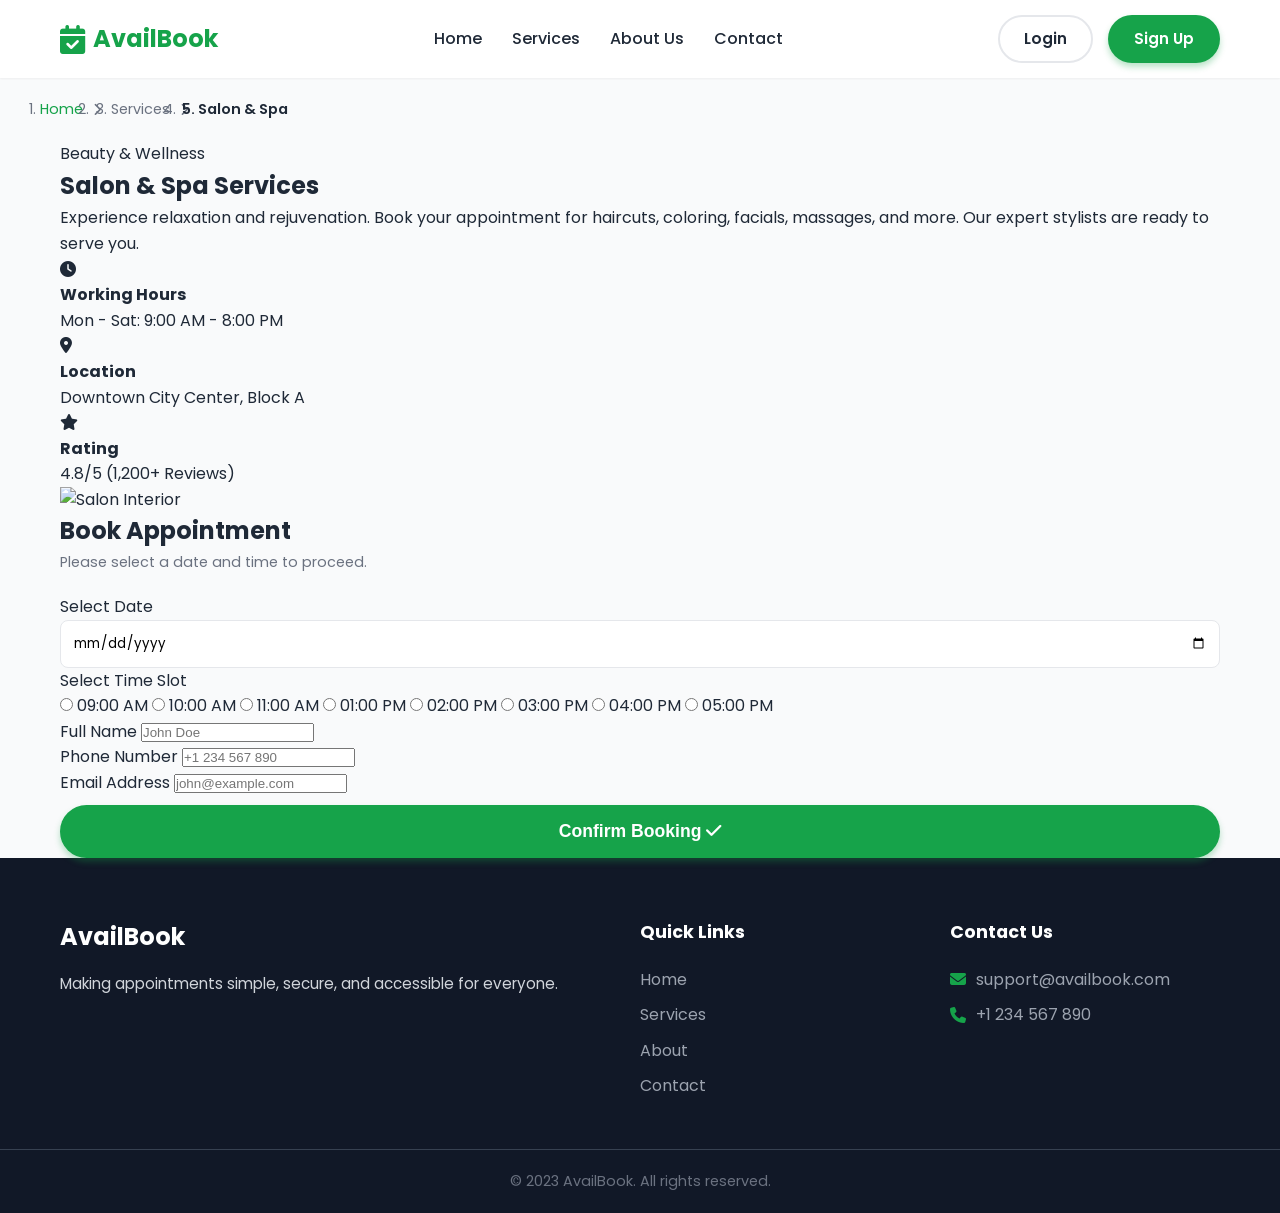
==== booking.html @ 26867f5e "Create booking.html" ====
<!DOCTYPE html>
<html lang="en">
<head>
    <meta charset="UTF-8">
    <meta name="viewport" content="width=device-width, initial-scale=1.0">
    <title>Book Appointment - AvailBook</title>
    
    <!-- Link to CSS -->
    <link rel="stylesheet" href="css/style.css">
    
    <!-- Link to FontAwesome -->
    <link rel="stylesheet" href="https://cdnjs.cloudflare.com/ajax/libs/font-awesome/6.4.0/css/all.min.css">
    
    <!-- Google Fonts -->
    <link href="https://fonts.googleapis.com/css2?family=Poppins:wght@300;400;600;700&display=swap" rel="stylesheet">
    
    <!-- Specific styles for this page (Optional, but good for date picker customization) -->
    <style>
        /* Quick override for date input styling to match theme */
        input[type="date"] {
            width: 100%;
            padding: 12px;
            border: 1px solid #e5e7eb;
            border-radius: 8px;
            font-family: 'Poppins', sans-serif;
            outline: none;
            transition: border-color 0.3s;
        }
        input[type="date"]:focus {
            border-color: #16a34a;
        }
    </style>
</head>
<body>

    <!-- ================= NAVBAR ================= -->
    <header class="navbar">
        <div class="container nav-container">
            <a href="index.html" class="logo">
                <i class="fa-solid fa-calendar-check"></i> AvailBook
            </a>

            <nav class="nav-links">
                <ul>
                    <li><a href="index.html">Home</a></li>
                    <li><a href="index.html#services">Services</a></li>
                    <li><a href="#">About Us</a></li>
                    <li><a href="#">Contact</a></li>
                </ul>
            </nav>

            <div class="nav-actions">
                <a href="#" class="btn btn-outline">Login</a>
                <a href="#" class="btn btn-primary">Sign Up</a>
            </div>

            <div class="mobile-menu-btn">
                <i class="fa-solid fa-bars"></i>
            </div>
        </div>
    </header>

    <!-- ================= BREADCRUMB ================= -->
    <div class="container" style="padding: 20px 0;">
        <nav aria-label="breadcrumb">
            <ol style="display: flex; gap: 10px; font-size: 0.9rem; color: #6b7280;">
                <li><a href="index.html" style="color: #16a34a;">Home</a></li>
                <li><i class="fa-solid fa-chevron-right" style="font-size: 0.8rem;"></i></li>
                <li><a href="index.html#services" style="color: #6b7280;">Services</a></li>
                <li><i class="fa-solid fa-chevron-right" style="font-size: 0.8rem;"></i></li>
                <li style="color: #1f2937; font-weight: 600;">Salon & Spa</li>
            </ol>
        </nav>
    </div>

    <!-- ================= BOOKING SECTION ================= -->
    <section class="booking-section">
        <div class="container">
            <div class="booking-layout">
                
                <!-- Left Column: Service Details -->
                <div class="booking-details">
                    <div class="service-header">
                        <span class="category-tag">Beauty & Wellness</span>
                        <h1>Salon & Spa Services</h1>
                        <p class="description">
                            Experience relaxation and rejuvenation. Book your appointment for haircuts, coloring, facials, massages, and more. 
                            Our expert stylists are ready to serve you.
                        </p>
                    </div>

                    <div class="service-info-grid">
                        <div class="info-item">
                            <i class="fa-solid fa-clock"></i>
                            <div>
                                <strong>Working Hours</strong>
                                <p>Mon - Sat: 9:00 AM - 8:00 PM</p>
                            </div>
                        </div>
                        <div class="info-item">
                            <i class="fa-solid fa-location-dot"></i>
                            <div>
                                <strong>Location</strong>
                                <p>Downtown City Center, Block A</p>
                            </div>
                        </div>
                        <div class="info-item">
                            <i class="fa-solid fa-star"></i>
                            <div>
                                <strong>Rating</strong>
                                <p>4.8/5 (1,200+ Reviews)</p>
                            </div>
                        </div>
                    </div>

                    <!-- Service Image Placeholder -->
                    <div class="service-image-container">
                        <img src="https://via.placeholder.com/800x400?text=Salon+Interior" alt="Salon Interior">
                    </div>
                </div>

                <!-- Right Column: Booking Form -->
                <div class="booking-form-container">
                    <div class="form-card">
                        <h2>Book Appointment</h2>
                        <p style="margin-bottom: 20px; color: #6b7280; font-size: 0.9rem;">Please select a date and time to proceed.</p>
                        
                        <form action="#" method="POST">
                            
                            <!-- Date Picker -->
                            <div class="form-group">
                                <label for="booking-date">Select Date</label>
                                <input type="date" id="booking-date" name="date" required>
                            </div>

                            <!-- Time Slots -->
                            <div class="form-group">
                                <label>Select Time Slot</label>
                                <div class="time-slots-grid">
                                    <label class="time-slot">
                                        <input type="radio" name="time" value="09:00 AM">
                                        <span>09:00 AM</span>
                                    </label>
                                    <label class="time-slot">
                                        <input type="radio" name="time" value="10:00 AM">
                                        <span>10:00 AM</span>
                                    </label>
                                    <label class="time-slot">
                                        <input type="radio" name="time" value="11:00 AM">
                                        <span>11:00 AM</span>
                                    </label>
                                    <label class="time-slot">
                                        <input type="radio" name="time" value="01:00 PM">
                                        <span>01:00 PM</span>
                                    </label>
                                    <label class="time-slot">
                                        <input type="radio" name="time" value="02:00 PM">
                                        <span>02:00 PM</span>
                                    </label>
                                    <label class="time-slot">
                                        <input type="radio" name="time" value="03:00 PM">
                                        <span>03:00 PM</span>
                                    </label>
                                    <label class="time-slot">
                                        <input type="radio" name="time" value="04:00 PM">
                                        <span>04:00 PM</span>
                                    </label>
                                    <label class="time-slot">
                                        <input type="radio" name="time" value="05:00 PM">
                                        <span>05:00 PM</span>
                                    </label>
                                </div>
                            </div>

                            <!-- User Details -->
                            <div class="form-group">
                                <label for="name">Full Name</label>
                                <input type="text" id="name" placeholder="John Doe" required>
                            </div>

                            <div class="form-group">
                                <label for="phone">Phone Number</label>
                                <input type="tel" id="phone" placeholder="+1 234 567 890" required>
                            </div>

                            <div class="form-group">
                                <label for="email">Email Address</label>
                                <input type="email" id="email" placeholder="john@example.com" required>
                            </div>

                            <button type="submit" class="btn btn-primary btn-lg" style="width: 100%; margin-top: 10px;">
                                Confirm Booking <i class="fa-solid fa-check"></i>
                            </button>
                        </form>
                    </div>
                </div>

            </div>
        </div>
    </section>

    <!-- ================= FOOTER ================= -->
    <footer class="footer">
        <div class="container footer-content">
            <div class="footer-brand">
                <h3>AvailBook</h3>
                <p>Making appointments simple, secure, and accessible for everyone.</p>
            </div>
            
            <div class="footer-links">
                <h4>Quick Links</h4>
                <ul>
                    <li><a href="index.html">Home</a></li>
                    <li><a href="index.html#services">Services</a></li>
                    <li><a href="#">About</a></li>
                    <li><a href="#">Contact</a></li>
                </ul>
            </div>

            <div class="footer-contact">
                <h4>Contact Us</h4>
                <p><i class="fa-solid fa-envelope"></i> support@availbook.com</p>
                <p><i class="fa-solid fa-phone"></i> +1 234 567 890</p>
            </div>
        </div>
        <div class="footer-bottom">
            <p>&copy; 2023 AvailBook. All rights reserved.</p>
        </div>
    </footer>

    <!-- Link to JS -->
    <script src="js/script.js"></script>
</body>
</html>
---- css/style.css ----
/* ==================== 
   1. CSS VARIABLES & RESET 
   ==================== */
:root {
    /* eSewa Inspired Green Theme */
    --primary-color: #16a34a;       /* Main Green */
    --primary-dark: #15803d;        /* Darker Green for hover */
    --primary-light: #dcfce7;       /* Light Green for backgrounds */
    --accent-color: #facc15;        /* Yellow accent for highlights */
    
    /* Neutrals */
    --text-dark: #1f2937;
    --text-light: #6b7280;
    --white: #ffffff;
    --bg-light: #f9fafb;
    --border-color: #e5e7eb;
    
    /* Spacing & Layout */
    --container-width: 1200px;
    --border-radius: 12px;
    --btn-radius: 50px;
    --shadow-sm: 0 1px 2px 0 rgba(0, 0, 0, 0.05);
    --shadow-md: 0 4px 6px -1px rgba(0, 0, 0, 0.1), 0 2px 4px -1px rgba(0, 0, 0, 0.06);
    --shadow-lg: 0 10px 15px -3px rgba(0, 0, 0, 0.1), 0 4px 6px -2px rgba(0, 0, 0, 0.05);
}

* {
    margin: 0;
    padding: 0;
    box-sizing: border-box;
}

body {
    font-family: 'Poppins', sans-serif;
    background-color: var(--bg-light);
    color: var(--text-dark);
    line-height: 1.6;
    overflow-x: hidden;
}

a {
    text-decoration: none;
    color: inherit;
    transition: all 0.3s ease;
}

ul {
    list-style: none;
}

img {
    max-width: 100%;
    height: auto;
    display: block;
}

/* Container Utility */
.container {
    max-width: var(--container-width);
    margin: 0 auto;
    padding: 0 20px;
}

/* ==================== 
   2. BUTTONS 
   ==================== */
.btn {
    display: inline-block;
    padding: 10px 24px;
    font-weight: 600;
    border-radius: var(--btn-radius);
    cursor: pointer;
    transition: all 0.3s ease;
    font-size: 0.95rem;
    border: 2px solid transparent;
}

.btn-primary {
    background-color: var(--primary-color);
    color: var(--white);
    box-shadow: 0 4px 6px rgba(22, 163, 74, 0.3);
}

.btn-primary:hover {
    background-color: var(--primary-dark);
    transform: translateY(-2px);
    box-shadow: 0 6px 12px rgba(22, 163, 74, 0.4);
}

.btn-secondary {
    background-color: var(--white);
    color: var(--primary-color);
    border: 2px solid var(--primary-color);
}

.btn-secondary:hover {
    background-color: var(--primary-light);
    color: var(--primary-dark);
}

.btn-outline {
    background-color: transparent;
    color: var(--text-dark);
    border: 2px solid var(--border-color);
}

.btn-outline:hover {
    border-color: var(--primary-color);
    color: var(--primary-color);
}

.btn-lg {
    padding: 14px 32px;
    font-size: 1.1rem;
}

/* ==================== 
   3. NAVBAR 
   ==================== */
.navbar {
    background-color: var(--white);
    box-shadow: var(--shadow-sm);
    position: sticky;
    top: 0;
    z-index: 1000;
    padding: 15px 0;
}

.nav-container {
    display: flex;
    justify-content: space-between;
    align-items: center;
}

.logo {
    font-size: 1.5rem;
    font-weight: 700;
    color: var(--primary-color);
    display: flex;
    align-items: center;
    gap: 8px;
}

.logo i {
    font-size: 1.8rem;
}

.nav-links ul {
    display: flex;
    gap: 30px;
}

.nav-links a {
    font-weight: 500;
    color: var(--text-dark);
    position: relative;
}

.nav-links a::after {
    content: '';
    position: absolute;
    width: 0;
    height: 2px;
    bottom: -4px;
    left: 0;
    background-color: var(--primary-color);
    transition: width 0.3s;
}

.nav-links a:hover {
    color: var(--primary-color);
}

.nav-links a:hover::after {
    width: 100%;
}

.nav-actions {
    display: flex;
    gap: 15px;
}

.mobile-menu-btn {
    display: none;
    font-size: 1.5rem;
    cursor: pointer;
    color: var(--text-dark);
}

/* ==================== 
   4. HERO SECTION 
   ==================== */
.hero-section {
    padding: 80px 0;
    background: linear-gradient(135deg, var(--primary-light) 0%, #ffffff 100%);
    overflow: hidden;
}

.hero-content {
    display: flex;
    align-items: center;
    justify-content: space-between;
    gap: 50px;
}

.hero-text {
    flex: 1;
}

.hero-text h1 {
    font-size: 3rem;
    line-height: 1.2;
    margin-bottom: 20px;
    color: var(--text-dark);
}

.highlight {
    color: var(--primary-color);
    position: relative;
}

.highlight::after {
    content: '';
    position: absolute;
    bottom: 5px;
    left: 0;
    width: 100%;
    height: 10px;
    background-color: var(--accent-color);
    opacity: 0.5;
    z-index: -1;
}

.hero-text p {
    font-size: 1.1rem;
    color: var(--text-light);
    margin-bottom: 30px;
    max-width: 500px;
}

.hero-buttons {
    display: flex;
    gap: 15px;
}

.hero-image {
    flex: 1;
    display: flex;
    justify-content: center;
    position: relative;
}

.hero-image img {
    border-radius: 20px;
    box-shadow: var(--shadow-lg);
    animation: float 6s ease-in-out infinite;
}

@keyframes float {
    0% { transform: translateY(0px); }
    50% { transform: translateY(-20px); }
    100% { transform: translateY(0px); }
}

/* ==================== 
   5. SERVICES SECTION 
   ==================== */
.services-section {
    padding: 80px 0;
    background-color: var(--white);
}

.section-header {
    text-align: center;
    margin-bottom: 50px;
}

.section-header h2 {
    font-size: 2.5rem;
    margin-bottom: 10px;
    color: var(--text-dark);
}

.section-header p {
    color: var(--text-light);
    font-size: 1.1rem;
}

/* Grid Layout */
.services-grid {
    display: grid;
    grid-template-columns: repeat(auto-fit, minmax(250px, 1fr));
    gap: 30px;
}

/* Card Design */
.service-card {
    background: var(--white);
    border: 1px solid var(--border-color);
    border-radius: var(--border-radius);
    padding: 30px 20px;
    text-align: center;
    transition: all 0.3s ease;
    position: relative;
    overflow: hidden;
    display: flex;
    flex-direction: column;
    align-items: center;
}

.service-card:hover {
    transform: translateY(-10px);
    box-shadow: var(--shadow-lg);
    border-color: var(--primary-color);
}

.service-card::before {
    content: '';
    position: absolute;
    top: 0;
    left: 0;
    width: 100%;
    height: 5px;
    background: var(--primary-color);
    transform: scaleX(0);
    transform-origin: left;
    transition: transform 0.3s ease;
}

.service-card:hover::before {
    transform: scaleX(1);
}

.card-icon {
    width: 70px;
    height: 70px;
    background-color: var(--primary-light);
    border-radius: 50%;
    display: flex;
    align-items: center;
    justify-content: center;
    margin-bottom: 20px;
    color: var(--primary-color);
    font-size: 1.8rem;
    transition: all 0.3s ease;
}

.service-card:hover .card-icon {
    background-color: var(--primary-color);
    color: var(--white);
    transform: rotateY(360deg);
}

.service-card h3 {
    font-size: 1.25rem;
    margin-bottom: 10px;
    color: var(--text-dark);
}

.service-card p {
    color: var(--text-light);
    font-size: 0.95rem;
    margin-bottom: 20px;
    flex-grow: 1; /* Pushes button to bottom */
}

.card-link {
    color: var(--primary-color);
    font-weight: 600;
    font-size: 0.9rem;
    display: inline-flex;
    align-items: center;
    gap: 5px;
}

.card-link:hover {
    gap: 10px; /* Arrow moves right on hover */
}

/* ==================== 
   6. FOOTER 
   ==================== */
.footer {
    background-color: #111827; /* Dark background */
    color: #d1d5db;
    padding: 60px 0 20px;
}

.footer-content {
    display: grid;
    grid-template-columns: 2fr 1fr 1fr;
    gap: 40px;
    margin-bottom: 40px;
}

.footer-brand h3 {
    color: var(--white);
    font-size: 1.5rem;
    margin-bottom: 15px;
}

.footer-brand p {
    font-size: 0.95rem;
    line-height: 1.6;
}

.footer-links h4, .footer-contact h4 {
    color: var(--white);
    margin-bottom: 20px;
    font-size: 1.1rem;
}

.footer-links ul li {
    margin-bottom: 10px;
}

.footer-links a {
    color: #9ca3af;
}

.footer-links a:hover {
    color: var(--primary-color);
    padding-left: 5px;
}

.footer-contact p {
    display: flex;
    align-items: center;
    gap: 10px;
    margin-bottom: 10px;
    color: #9ca3af;
}

.footer-contact i {
    color: var(--primary-color);
}

.footer-bottom {
    text-align: center;
    border-top: 1px solid #374151;
    padding-top: 20px;
    font-size: 0.9rem;
    color: #6b7280;
}

/* ==================== 
   7. RESPONSIVE DESIGN 
   ==================== */
@media (max-width: 992px) {
    .hero-content {
        flex-direction: column;
        text-align: center;
    }

    .hero-text p {
        margin: 0 auto 30px;
    }

    .hero-buttons {
        justify-content: center;
    }

    .hero-image {
        width: 100%;
    }
    
    .hero-image img {
        max-width: 80%;
    }
}

@media (max-width: 768px) {
    .nav-links, .nav-actions {
        display: none; /* In a real scenario, we'd add JS to toggle this */
    }

    .mobile-menu-btn {
        display: block;
    }

    .footer-content {
        grid-template-columns: 1fr;
        text-align: center;
    }

    .footer-contact p {
        justify-content: center;
    }

    .hero-text h1 {
        font-size: 2.2rem;
    }
}
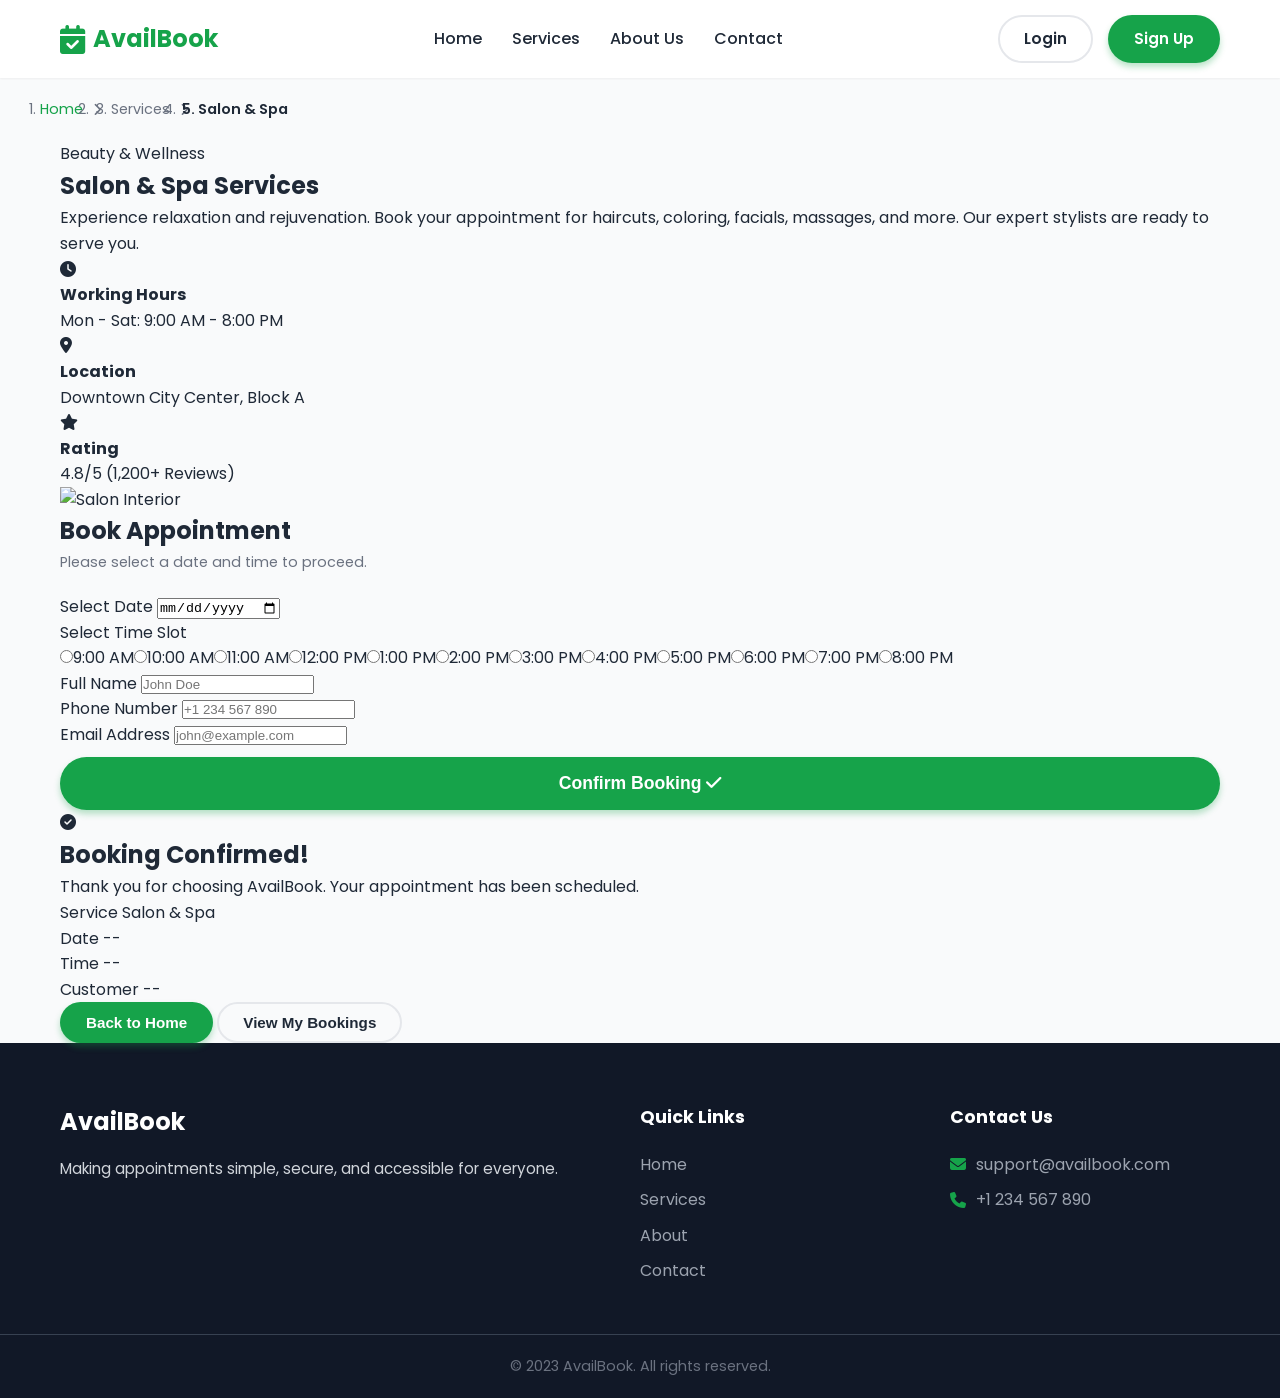
==== commit 134653e6: "Update booking.html" ====
--- a/booking.html
+++ b/booking.html
@@ -13,23 +13,6 @@
     
     <!-- Google Fonts -->
     <link href="https://fonts.googleapis.com/css2?family=Poppins:wght@300;400;600;700&display=swap" rel="stylesheet">
-    
-    <!-- Specific styles for this page (Optional, but good for date picker customization) -->
-    <style>
-        /* Quick override for date input styling to match theme */
-        input[type="date"] {
-            width: 100%;
-            padding: 12px;
-            border: 1px solid #e5e7eb;
-            border-radius: 8px;
-            font-family: 'Poppins', sans-serif;
-            outline: none;
-            transition: border-color 0.3s;
-        }
-        input[type="date"]:focus {
-            border-color: #16a34a;
-        }
-    </style>
 </head>
 <body>
 
@@ -39,7 +22,6 @@
             <a href="index.html" class="logo">
                 <i class="fa-solid fa-calendar-check"></i> AvailBook
             </a>
-
             <nav class="nav-links">
                 <ul>
                     <li><a href="index.html">Home</a></li>
@@ -48,12 +30,10 @@
                     <li><a href="#">Contact</a></li>
                 </ul>
             </nav>
-
             <div class="nav-actions">
                 <a href="#" class="btn btn-outline">Login</a>
                 <a href="#" class="btn btn-primary">Sign Up</a>
             </div>
-
             <div class="mobile-menu-btn">
                 <i class="fa-solid fa-bars"></i>
             </div>
@@ -113,7 +93,6 @@
                         </div>
                     </div>
 
-                    <!-- Service Image Placeholder -->
                     <div class="service-image-container">
                         <img src="https://via.placeholder.com/800x400?text=Salon+Interior" alt="Salon Interior">
                     </div>
@@ -125,54 +104,20 @@
                         <h2>Book Appointment</h2>
                         <p style="margin-bottom: 20px; color: #6b7280; font-size: 0.9rem;">Please select a date and time to proceed.</p>
                         
-                        <form action="#" method="POST">
+                        <form id="bookingForm" action="#" method="POST">
                             
-                            <!-- Date Picker -->
                             <div class="form-group">
                                 <label for="booking-date">Select Date</label>
                                 <input type="date" id="booking-date" name="date" required>
                             </div>
 
-                            <!-- Time Slots -->
                             <div class="form-group">
                                 <label>Select Time Slot</label>
-                                <div class="time-slots-grid">
-                                    <label class="time-slot">
-                                        <input type="radio" name="time" value="09:00 AM">
-                                        <span>09:00 AM</span>
-                                    </label>
-                                    <label class="time-slot">
-                                        <input type="radio" name="time" value="10:00 AM">
-                                        <span>10:00 AM</span>
-                                    </label>
-                                    <label class="time-slot">
-                                        <input type="radio" name="time" value="11:00 AM">
-                                        <span>11:00 AM</span>
-                                    </label>
-                                    <label class="time-slot">
-                                        <input type="radio" name="time" value="01:00 PM">
-                                        <span>01:00 PM</span>
-                                    </label>
-                                    <label class="time-slot">
-                                        <input type="radio" name="time" value="02:00 PM">
-                                        <span>02:00 PM</span>
-                                    </label>
-                                    <label class="time-slot">
-                                        <input type="radio" name="time" value="03:00 PM">
-                                        <span>03:00 PM</span>
-                                    </label>
-                                    <label class="time-slot">
-                                        <input type="radio" name="time" value="04:00 PM">
-                                        <span>04:00 PM</span>
-                                    </label>
-                                    <label class="time-slot">
-                                        <input type="radio" name="time" value="05:00 PM">
-                                        <span>05:00 PM</span>
-                                    </label>
+                                <div class="time-slots-grid" id="timeSlotsContainer">
+                                    <!-- Time slots will be generated by JS -->
                                 </div>
                             </div>
 
-                            <!-- User Details -->
                             <div class="form-group">
                                 <label for="name">Full Name</label>
                                 <input type="text" id="name" placeholder="John Doe" required>
@@ -195,6 +140,43 @@
                     </div>
                 </div>
 
+            </div>
+        </div>
+    </section>
+
+    <!-- ================= CONFIRMATION SECTION (Hidden by default) ================= -->
+    <section id="confirmationSection" class="confirmation-section hidden">
+        <div class="container">
+            <div class="confirmation-card">
+                <div class="confirmation-icon">
+                    <i class="fa-solid fa-circle-check"></i>
+                </div>
+                <h2>Booking Confirmed!</h2>
+                <p>Thank you for choosing AvailBook. Your appointment has been scheduled.</p>
+                
+                <div class="booking-details-card">
+                    <div class="detail-row">
+                        <span class="label">Service</span>
+                        <span class="value" id="conf-service">Salon & Spa</span>
+                    </div>
+                    <div class="detail-row">
+                        <span class="label">Date</span>
+                        <span class="value" id="conf-date">--</span>
+                    </div>
+                    <div class="detail-row">
+                        <span class="label">Time</span>
+                        <span class="value" id="conf-time">--</span>
+                    </div>
+                    <div class="detail-row">
+                        <span class="label">Customer</span>
+                        <span class="value" id="conf-name">--</span>
+                    </div>
+                </div>
+
+                <div class="confirmation-actions">
+                    <button class="btn btn-primary" onclick="window.location.href='index.html'">Back to Home</button>
+                    <button class="btn btn-outline" onclick="viewSavedBookings()">View My Bookings</button>
+                </div>
             </div>
         </div>
     </section>
@@ -206,7 +188,6 @@
                 <h3>AvailBook</h3>
                 <p>Making appointments simple, secure, and accessible for everyone.</p>
             </div>
-            
             <div class="footer-links">
                 <h4>Quick Links</h4>
                 <ul>
@@ -216,7 +197,6 @@
                     <li><a href="#">Contact</a></li>
                 </ul>
             </div>
-
             <div class="footer-contact">
                 <h4>Contact Us</h4>
                 <p><i class="fa-solid fa-envelope"></i> support@availbook.com</p>
